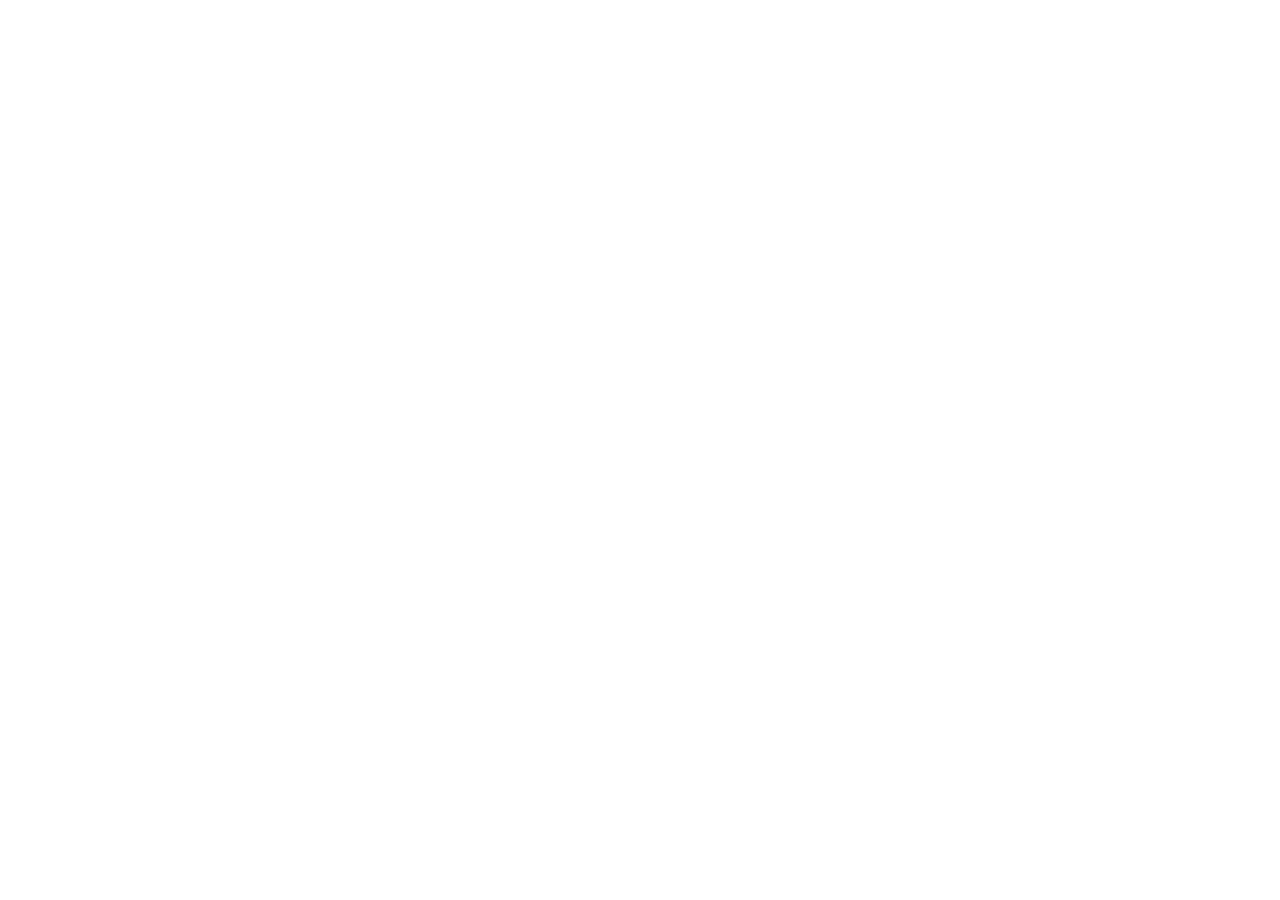
==== frontend-2-practice/index.html @ 3d18a0fd "Initial commit" ====
<!DOCTYPE html>
<html lang="ru">
  <head>
    <meta charset="UTF-8" />
    <meta name="viewport" content="width=device-width, initial-scale=1.0" />
    <title>Выбор даты и времени</title>
    <link rel="stylesheet" href="styles.css" />
  </head>
  <body>
    <div class="page">
      <!-- Перенесите вашу верстку. Удалите статичные данные. Подключите скрипт -->
    </div>
  </body>
</html>
---- frontend-2-practice/styles.css ----
/* Стили страницы.
   Скопируйте с предудущей практики. */

* {
  margin: 0;
  padding: 0;
  box-sizing: border-box;
}

body {
  min-height: 100vh;
  font-family: sans-serif;
}
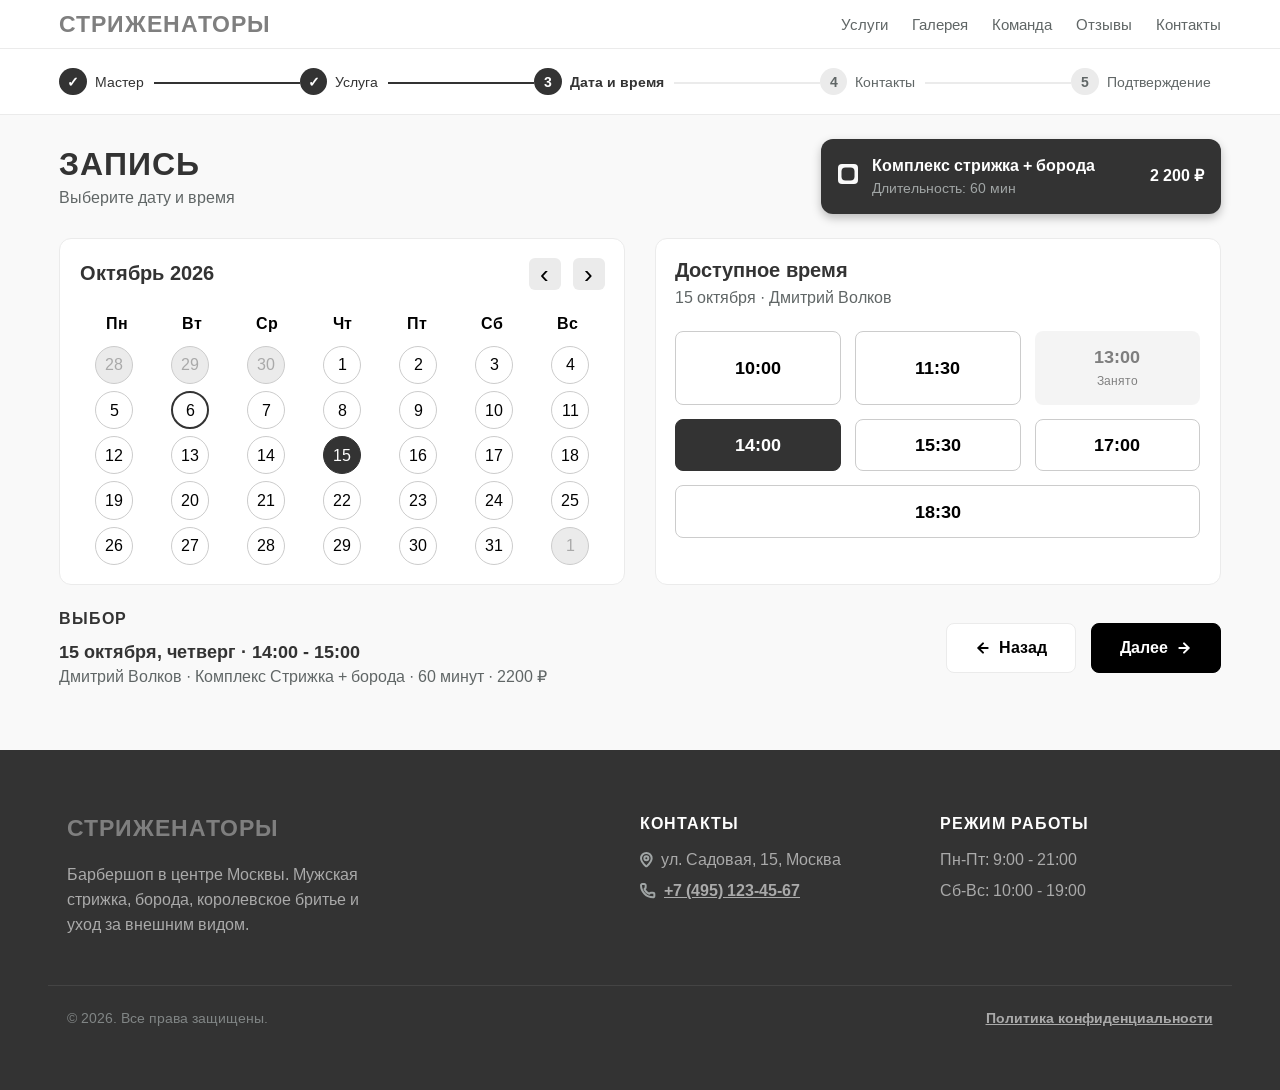
==== commit ab849cf1: "Initial commit 2 practice" ====
--- a/frontend-2-practice/index.html
+++ b/frontend-2-practice/index.html
@@ -5,10 +5,207 @@
     <meta name="viewport" content="width=device-width, initial-scale=1.0" />
     <title>Выбор даты и времени</title>
     <link rel="stylesheet" href="styles.css" />
+    <link rel="preconnect" href="https://fonts.googleapis.com">
+    <link rel="preconnect" href="https://fonts.gstatic.com" crossorigin>
+    <link href="https://fonts.googleapis.com/css2?family=Arimo:ital,wght@0,400..700;1,400..700&display=swap" rel="stylesheet">
+    <script src="./script.js" defer></script>
   </head>
   <body>
     <div class="page">
-      <!-- Перенесите вашу верстку. Удалите статичные данные. Подключите скрипт -->
+        <header class="header">
+            <div class="container header__inner">
+                <div class="logo">СТРИЖЕНАТОРЫ</div>
+                <nav class="nav">
+                    <ul class="nav__list">
+                        <li><a href="#!" class="nav__link">Услуги</a></li>
+                        <li><a href="#!" class="nav__link">Галерея</a></li>
+                        <li><a href="#!" class="nav__link">Команда</a></li>
+                        <li><a href="#!" class="nav__link">Отзывы</a></li>
+                        <li><a href="#!" class="nav__link">Контакты</a></li>
+                    </ul>
+                </nav>
+            </div>
+        </header>
+
+        <div class="progress-section">
+            <div class="container">
+                <div class="progress">
+                    <div class="progress__step completed">
+                        <span class="progress__circle">✓</span>
+                        <span class="progress__text">Мастер</span>
+                    </div>
+                    <div class="progress__step completed">
+                        <span class="progress__circle">✓</span>
+                        <span class="progress__text">Услуга</span>
+                    </div>
+                    <div class="progress__step active">
+                        <span class="progress__circle">3</span>
+                        <span class="progress__text">Дата и время</span>
+                    </div>
+                    <div class="progress__step">
+                        <span class="progress__circle">4</span>
+                        <span class="progress__text">Контакты</span>
+                    </div>
+                    <div class="progress__step">
+                        <span class="progress__circle">5</span>
+                        <span class="progress__text">Подтверждение</span>
+                    </div>
+                </div>
+            </div>
+        </div>
+
+        <main class="main">
+            <div class="container">
+                
+                <div class="main__top">
+                    <div class="page-title">
+                        <h1>ЗАПИСЬ</h1>
+                        <p class="page-subtitle">Выберите дату и время</p>
+                    </div>
+                    
+                    <div class="service-card">
+                        <div class="radio">
+                            <input class="radio-input" type="radio" id="radio1" name="radio" checked>
+                        </div>
+                        <div class="service-card__info">
+                            <h3 class="service-card__title">Комплекс стрижка + борода</h3>
+                            <p class="service-card__duration">Длительность: 60 мин</p>
+                        </div>
+                        <div class="service-card__price">2 200 ₽</div>
+                    </div>
+                </div>
+
+                <div class="booking-grid">
+                    
+                    <section class="calendar">
+                        <div class="calendar__header">
+                            <h2 class="calendar__month">Октябрь 2026</h2>
+                            <div class="calendar__nav">
+                                <button class="calendar__arrow" aria-label="Предыдущий месяц">&#8249;</button>
+                                <button class="calendar__arrow" aria-label="Следующий месяц">&#8250;</button>
+                            </div>
+                        </div>
+                        
+                        <div class="calendar__weekdays">
+                            <div>Пн</div>
+                            <div>Вт</div>
+                            <div>Ср</div>
+                            <div>Чт</div>
+                            <div>Пт</div>
+                            <div>Сб</div>
+                            <div>Вс</div>
+                        </div>
+                        
+                        <div class="calendar__days">
+                            <button class="calendar__day past-day" disabled>28</button>
+                            <button class="calendar__day past-day" disabled>29</button>
+                            <button class="calendar__day past-day" disabled>30</button>
+                            <button class="calendar__day">1</button>
+                            <button class="calendar__day">2</button>
+                            <button class="calendar__day">3</button>
+                            <button class="calendar__day">4</button>
+                            <button class="calendar__day">5</button>
+                            <button class="calendar__day today">6</button>
+                            <button class="calendar__day">7</button>
+                            <button class="calendar__day">8</button>
+                            <button class="calendar__day">9</button>
+                            <button class="calendar__day">10</button>
+                            <button class="calendar__day">11</button>
+                            <button class="calendar__day">12</button>
+                            <button class="calendar__day">13</button>
+                            <button class="calendar__day">14</button>
+                            <button class="calendar__day selected">15</button>
+                            <button class="calendar__day">16</button>
+                            <button class="calendar__day">17</button>
+                            <button class="calendar__day">18</button>
+                            <button class="calendar__day">19</button>
+                            <button class="calendar__day">20</button>
+                            <button class="calendar__day">21</button>
+                            <button class="calendar__day">22</button>
+                            <button class="calendar__day">23</button>
+                            <button class="calendar__day">24</button>
+                            <button class="calendar__day">25</button>
+                            <button class="calendar__day">26</button>
+                            <button class="calendar__day">27</button>
+                            <button class="calendar__day">28</button>
+                            <button class="calendar__day">29</button>
+                            <button class="calendar__day">30</button>
+                            <button class="calendar__day">31</button>
+                            <button class="calendar__day past-day" disabled>1</button>
+                        </div>
+                    </section>
+
+                    <section class="time-slots">
+                        <div class="time-slots__header">
+                            <h2 class="time-slots__title">Доступное время</h2>
+                            <p class="time-slots__subtitle">15 октября · Дмитрий Волков</p>
+                        </div>
+                        
+                        <div class="time-slots__grid">
+                            <button class="time-btn">10:00</button>
+                            <button class="time-btn">11:30</button>
+                            <button class="time-btn busy" disabled>13:00<br><span class="busy-text">Занято</span></button>
+                            <button class="time-btn selected">14:00</button>
+                            <button class="time-btn">15:30</button>
+                            <button class="time-btn">17:00</button>
+                            <button class="time-btn full-width">18:30</button>
+                        </div>
+                    </section>
+
+                </div>
+
+                <!-- ИТОГИ И КНОПКИ -->
+                <div class="summary">
+                    <div class="summary__info">
+                        <h3 class="summary__title">ВЫБОР</h3>
+                        <p class="summary__datetime">15 октября, четверг · 14:00 - 15:00</p>
+                        <p class="summary__details">Дмитрий Волков · Комплекс Стрижка + борода · 60 минут · 2200 ₽</p>
+                    </div>
+                    <div class="summary__actions">
+                        <button class="btn btn-outline">
+                            <img src="./icons/arrow.svg">
+                            Назад
+                        </button>
+                        <button class="btn btn-primary">
+                            Далее
+                            <img src="./icons/arrow.svg">
+                        </button>
+                    </div>
+                </div>
+
+            </div>
+        </main>
+
+        <footer class="footer">
+            <div class="container footer__inner">
+                <div class="footer__col">
+                    <div class="footer__logo">СТРИЖЕНАТОРЫ</div>
+                    <p class="footer__desc">Барбершоп в центре Москвы. Мужская стрижка, борода, королевское бритье и уход за внешним видом.</p>
+                </div>
+                
+                <div class="footer__col">
+                    <h4 class="footer__title">КОНТАКТЫ</h4>
+                    <ul class="footer__list">
+                        <li><img src="./icons/map.svg"> ул. Садовая, 15, Москва</li>
+                        <li><img src="./icons/telephone.svg"> <a href="tel:+74951234567" class="footer__link">+7 (495) 123-45-67</a></li>
+                    </ul>
+                </div>
+                
+                <div class="footer__col">
+                    <h4 class="footer__title">РЕЖИМ РАБОТЫ</h4>
+                    <ul class="footer__list">
+                        <li>Пн-Пт: 9:00 - 21:00</li>
+                        <li>Сб-Вс: 10:00 - 19:00</li>
+                    </ul>
+                </div>
+            </div>
+            
+            <div class="container footer__bottom">
+                <p>&copy; 2026. Все права защищены.</p>
+                <a href="#!" class="footer__link">Политика конфиденциальности</a>
+            </div>
+        </footer>
+
     </div>
   </body>
 </html>
--- a/frontend-2-practice/styles.css
+++ b/frontend-2-practice/styles.css
@@ -1,13 +1,677 @@
-/* Стили страницы.
-   Скопируйте с предудущей практики. */
+:root {
+    --bg-color: #f9f9f9;
+    --text-muted: #606666;
+    --border-color: #EBEBEB;
+    --border-color-darker: #CCCCCC;
+    --primary-color: #333333;
+    --white: #fff;
+    --black: #000
+}
 
 * {
-  margin: 0;
-  padding: 0;
-  box-sizing: border-box;
+    box-sizing: border-box;
+    margin: 0;
+    padding: 0;
 }
 
 body {
-  min-height: 100vh;
-  font-family: sans-serif;
-}
+    font-family: 'Arimo', sans-serif;
+    background-color: var(--bg-color);
+    color: var(--primary-color);
+    /* line-height: 1.5; */
+    min-height: 100vh;
+}
+
+.container {
+    max-width: 1200px;
+    margin: 0 auto;
+    /* 15-26 \ 400-2560 */
+    padding: 0 clamp(0.9375rem, 0.8102rem + 0.5093vw, 1.625rem);
+}
+
+button {
+    font-family: inherit;
+    border: none;
+    background: none;
+    outline: none;
+}
+button:focus-visible, a:focus-visible {
+    outline: 2px dashed var(--primary-color);
+    outline-offset: 2px;
+}
+
+/* --- Шапка --- */
+.header {
+    position: sticky;
+    z-index: 100;
+    top: 0;
+    left: 0;
+    width: 100%;
+    height: auto;
+    background-color: var(--white);
+    border-bottom: 1px solid var(--border-color);
+}
+
+.header__inner {
+    display: flex;
+    justify-content: space-between;
+    align-items: center;
+    padding-top: 10px;
+    padding-bottom: 10px;
+    gap: 20px;
+}
+
+.logo {
+    /* font-size: 24px; */
+    /* 20-28  400-2560 */
+    font-size: clamp(1.25rem, 1.1574rem + 0.3704vw, 1.75rem);
+    font-weight: 700;
+    color: #7F7F7F;
+    letter-spacing: 1px;
+}
+
+.nav__list {
+    display: flex;
+    list-style: none;
+    gap: 8px 24px;
+    flex-wrap: wrap;
+}
+
+.nav__link {
+    text-decoration: none;
+    color: var(--text-muted);
+    /* font-size: 15px; */
+    /* 13-17 \ 400-2560 */
+    font-size: clamp(0.8125rem, 0.7662rem + 0.1852vw, 1.0625rem);
+    transition: color 0.3s;
+}
+
+.nav__link:hover {
+    color: var(--black);
+}
+
+/* --- Прогресс-бар --- */
+.progress-section {
+    background-color: var(--white);
+    border-bottom: 1px solid var(--border-color);
+    /* 15-25 \ 400-2560 */
+    padding: clamp(0.9375rem, 0.8218rem + 0.463vw, 1.5625rem) 0px;
+    /* margin-bottom: 40px; */
+    /* 20-30 \ 400-2560 */
+    margin-bottom: clamp(1.25rem, 1.1343rem + 0.463vw, 1.875rem);
+}
+
+.progress {
+    display: flex;
+    justify-content: space-between;
+    align-items: center;
+    position: relative;
+}
+
+.progress::before {
+    content: '';
+    position: absolute;
+    top: 50%;
+    left: 0;
+    right: 0;
+    height: 2px;
+    background-color: var(--border-color);
+    z-index: 1;
+}
+.progress::after{
+    content: '';
+    position: absolute;
+    top: 50%;
+    left: 0;
+    height: 2px;
+    width: 50%;
+    background-color: var(--primary-color);
+    z-index: 1;
+}
+
+.progress__step {
+    display: flex;
+    align-items: center;
+    /* gap: 10px; */
+    /* 5-12 \ 400-2560 */
+    gap: clamp(0.3125rem, 0.2315rem + 0.3241vw, 0.75rem);
+    position: relative;
+    z-index: 2;
+    background-color: var(--white);
+}
+
+.progress__circle {
+    /* width: 28px; */
+    /* height: 28px; */
+    width: clamp(1.5rem, 1.4074rem + 0.3704vw, 2rem);
+    height: clamp(1.5rem, 1.4074rem + 0.3704vw, 2rem);
+    border-radius: 50%;
+    background-color: var(--border-color);
+    color: var(--text-muted);
+    display: flex;
+    align-items: center;
+    justify-content: center;
+    font-size: 14px;
+    font-weight: 600;
+}
+
+.progress__step.completed .progress__circle,
+.progress__step.active .progress__circle {
+    background-color: var(--primary-color);
+    color: var(--white);
+}
+
+.progress__text {
+    padding-right: 10px;
+    /* font-size: 14px; */
+    /* 12-16 \ 400-2560 */
+    font-size: clamp(0.75rem, 0.7037rem + 0.1852vw, 1rem);
+    color: var(--text-muted);
+    font-weight: 500;
+}
+.progress__step.completed .progress__text, .progress__step.active .progress__text {
+    color: var(--primary-color);
+}
+.progress__step.active .progress__text {
+    font-weight: 600;
+}
+
+/* --- Основной контент --- */
+.main__top {
+    display: flex;
+    justify-content: space-between;
+    align-items: center;
+    /* margin-bottom: 30px; */
+    /* 20-30 \ 400-2560 */
+    margin-bottom: clamp(1.25rem, 1.1343rem + 0.463vw, 1.875rem);
+}
+
+.page-title h1 {
+    /* font-size: 32px; */
+    /* 30-34 \ 400-2560 */
+    font-size: clamp(1.875rem, 1.8287rem + 0.1852vw, 2.125rem);
+    font-weight: 700;
+    margin-bottom: 5px;
+    letter-spacing: 1px;
+}
+
+.page-subtitle {
+    color: var(--text-muted);
+    /* font-size: 16px; */
+    /* 14-18 \ 400-2560 */
+    font-size: clamp(0.875rem, 0.8287rem + 0.1852vw, 1.125rem);
+}
+
+/* Карточка услуги */
+.service-card {
+    /* 14-18 \ 400-2560 */
+    font-size: clamp(0.875rem, 0.8287rem + 0.1852vw, 1.125rem);
+    background-color: var(--primary-color);
+    color: var(--white);
+    display: flex;
+    align-items: center;
+    /* padding: 15px 25px; */
+    /* 15-20 \ 400-2560 */
+    padding: clamp(0.9375rem, 0.8796rem + 0.2315vw, 1.25rem);
+    border-radius: 12px;
+    /* gap: 15px; */
+    /* 10-20 \ 400-2560 */
+    gap: clamp(0.625rem, 0.5093rem + 0.463vw, 1.25rem);
+    box-shadow: 0 4px 10px rgba(0,0,0,0.25);
+    min-width: 400px;
+}
+
+.radio-input {
+    position: relative;
+    width: 20px;
+    height: 20px;
+    appearance: none;
+    background: var(--bg-color);
+    border-radius: 4px;
+    transition: 0.3s;
+}
+.radio-input:checked::after {
+    content: '';
+    position: absolute;
+    top: 50%;
+    left: 50%;
+    transform: translate(-50%, -50%);
+    width: 65%;
+    height: 65%;
+    border-radius: 4px;
+    background: var(--primary-color);
+}
+
+.service-card__info {
+    flex-grow: 1;
+}
+
+.service-card__title {
+    /* font-size: 16px; */
+    font-size: 1em;
+    font-weight: 600;
+    margin-bottom: 4px;
+}
+
+.service-card__duration {
+    /* font-size: 13px; */
+    font-size: 0.88em;
+    color: #A0A5A5;
+}
+
+.service-card__price {
+    /* font-size: 16px; */
+    font-size: 1em;
+    font-weight: 700;
+    white-space: nowrap;
+}
+
+/* Сетка контента */
+.booking-grid {
+    display: grid;
+    grid-template-columns: 1fr 1fr;
+    gap: 30px;
+    /* margin-bottom: 32px; */
+    /* 20-30 \ 400-2560 */
+    margin-bottom: clamp(1.25rem, 1.1343rem + 0.463vw, 1.875rem);
+}
+
+/* Календарь */
+.calendar {
+    background-color: var(--white);
+    /* padding: 24px; */
+    /* 15-26 \ 400-2560 */
+    padding: clamp(0.9375rem, 0.8102rem + 0.5093vw, 1.625rem);
+    border-radius: 12px;
+    border: 1px solid var(--border-color);
+}
+
+.calendar__header {
+    display: flex;
+    justify-content: space-between;
+    align-items: center;
+    /* margin-bottom: 20px; */
+    /* 20-30 \ 400-2560 */
+    margin-bottom: clamp(1.25rem, 1.1343rem + 0.463vw, 1.875rem);
+}
+
+.calendar__month {
+    /* font-size: 20px; */
+    /* 18-22 \ 400-2560 */
+    font-size: clamp(1.125rem, 1.0787rem + 0.1852vw, 1.375rem);
+    font-weight: 700;
+}
+
+.calendar__nav {
+    display: flex;
+    /* gap: 10px; */
+    /* 10-15 \ 400-2560 */
+    gap:clamp(0.625rem, 0.5671rem + 0.2315vw, 0.9375rem);
+}
+
+.calendar__arrow {
+    /* width: 32px; */
+    /* height: 32px; */
+    width: 1.2em;
+    height: 1.2em;
+    border-radius: 6px;
+    background-color: var(--border-color);
+    display: flex;
+    align-items: center;
+    justify-content: center;
+    /* font-size: 24px; */
+    /* 24-30 \ 400-2560 */
+    font-size: clamp(1.5rem, 1.4306rem + 0.2778vw, 1.875rem);
+    cursor: pointer;
+    color: var(--black);
+    transition: filter 0.2s;
+}
+
+.calendar__arrow:hover {
+    filter: contrast(0.9);
+}
+
+.calendar__weekdays {
+    display: grid;
+    grid-template-columns: repeat(7, 1fr);
+    text-align: center;
+    /* font-size: 14px; */
+    /* 14-18 \ 400-2560 */
+    font-size: clamp(0.875rem, 0.8287rem + 0.1852vw, 1.125rem);
+    font-weight: 600;
+    color: var(--black);
+    /* margin-bottom: 15px; */
+    /* 10-15 \ 400-2560 */
+    margin-bottom: clamp(0.625rem, 0.5671rem + 0.2315vw, 0.9375rem);
+}
+
+.calendar__days {
+    display: grid;
+    grid-template-columns: repeat(7, 1fr);
+    /* gap: 10px; */
+    /* 5-10 \ 400-2560 */
+    gap: clamp(0.3125rem, 0.2546rem + 0.2315vw, 0.625rem);
+    justify-items: center;
+}
+
+.calendar__day {
+    /* width: 40px; */
+    /* height: 40px; */
+    /* 30-50 \ 400-2560 */
+    width: clamp(1.875rem, 1.6435rem + 0.9259vw, 3.125rem);
+    height: clamp(1.875rem, 1.6435rem + 0.9259vw, 3.125rem);
+    border-radius: 50%;
+    display: flex;
+    align-items: center;
+    justify-content: center;
+    /* font-size: 13px; */
+    /* 13-20 \ 400-2560 */
+    font-size: clamp(0.8125rem, 0.7315rem + 0.3241vw, 1.25rem);
+    font-weight: 500;
+    cursor: pointer;
+    border: 1px solid var(--border-color-darker);
+    transition: all 0.2s;
+}
+
+.calendar__day:hover:not(.past-day) {
+    border-color: var(--black);
+}
+
+.calendar__day.past-day {
+    background-color: var(--border-color);
+    cursor: default;
+}
+
+.calendar__day.today {
+    border-color: var(--primary-color);
+    border-width: 2px;
+}
+
+.calendar__day.selected {
+    background-color: var(--primary-color);
+    color: var(--white);
+    border-color: var(--primary-color);
+}
+
+/* Время */
+.time-slots {
+    background-color: var(--white);
+    /* padding: 24px; */
+    /* 15-26 \ 400-2560 */
+    padding: clamp(0.9375rem, 0.8102rem + 0.5093vw, 1.625rem);
+    border-radius: 12px;
+    border: 1px solid var(--border-color);
+}
+
+.time-slots__header {
+    /* margin-bottom: 20px; */
+    /* 20-30 \ 400-2560 */
+    margin-bottom: clamp(1.25rem, 1.1343rem + 0.463vw, 1.875rem);
+}
+
+.time-slots__title {
+    /* font-size: 20px; */
+    /* 18-22 \ 400-2560 */
+    font-size: clamp(1.125rem, 1.0787rem + 0.1852vw, 1.375rem);
+    font-weight: 700;
+    margin-bottom: 5px;
+}
+
+.time-slots__subtitle {
+    /* font-size: 14px; */
+    /* 14-18 \ 400-2560 */
+    font-size: clamp(0.875rem, 0.8287rem + 0.1852vw, 1.125rem);
+    color: var(--text-muted);
+}
+
+.time-slots__grid {
+    display: grid;
+    grid-template-columns: auto auto auto;
+    /* gap: 12px; */
+    /* 10-20 \ 400-2560 */
+    gap: clamp(0.625rem, 0.5093rem + 0.463vw, 1.25rem);
+    justify-items: start;
+    align-items: stretch;
+}
+
+.time-btn {
+    /* padding: 12px; */
+    /* 10-20 \ 400-2560 */
+    padding: clamp(0.625rem, 0.5093rem + 0.463vw, 1.25rem);
+    border: 1px solid var(--border-color-darker);
+    border-radius: 8px;
+    /* font-size: 16px; */
+    /* 16-20 \ 400-2560 */
+    font-size: clamp(1rem, 0.9537rem + 0.1852vw, 1.25rem);
+    font-weight: 600;
+    color: var(--black);
+    cursor: pointer;
+    background-color: var(--white);
+    transition: all 0.2s;
+    width: 100%;
+}
+
+.time-btn:hover:not(.busy):not(.selected) {
+    border-color: var(--black);
+}
+
+.time-btn.busy {
+    opacity: 0.5;
+    background-color: var(--border-color);
+    border-color: transparent;
+    cursor: not-allowed;
+}
+
+.busy-text {
+    font-size: 12px;
+    font-weight: 400;
+}
+
+.time-btn.selected {
+    background-color: var(--primary-color);
+    color: var(--white);
+    border-color: var(--primary-color);
+}
+
+.time-slots__grid > *:nth-child(3n-1):nth-last-of-type(1) {
+    grid-column: span 2;
+}
+
+.time-slots__grid > *:nth-child(3n-2):nth-last-of-type(1) {
+    grid-column: span 3;
+}
+
+
+.summary {
+    display: flex;
+    justify-content: space-between;
+    align-items: center;
+    padding: 0;
+    gap: 15px;
+}
+
+.summary__title {
+    /* font-size: 14px; */
+    /* 14-18 \ 400-2560 */
+    font-size: clamp(0.875rem, 0.8287rem + 0.1852vw, 1.125rem);
+    font-weight: 700;
+    /* margin-bottom: 15px; */
+    /* 10-15 \ 400-2560 */
+    margin-bottom: clamp(0.625rem, 0.5671rem + 0.2315vw, 0.9375rem);
+    letter-spacing: 1px;
+}
+
+.summary__datetime {
+    /* font-size: 16px; */
+    /* 16-20 \ 400-2560 */
+    font-size: clamp(1rem, 0.9537rem + 0.1852vw, 1.25rem);
+    font-weight: 600;
+    margin-bottom: 4px;
+}
+
+.summary__details {
+    /* font-size: 14px; */
+    /* 14-18 \ 400-2560 */
+    font-size: clamp(0.875rem, 0.8287rem + 0.1852vw, 1.125rem);
+    color: var(--text-muted);
+}
+
+.summary__actions {
+    display: flex;
+    gap: 15px;
+}
+
+.btn {
+    padding: 14px 28px;
+    border-radius: 8px;
+    font-size: 16px;
+    font-weight: 600;
+    cursor: pointer;
+    display: flex;
+    align-items: center;
+    gap: 8px;
+    transition: all 0.3s;
+}
+
+.btn-outline {
+    border: 1px solid var(--border-color);
+    background-color: var(--white);
+    color: var(--black);
+}
+.btn-outline img {
+    filter: invert(100%);
+    transform: scaleX(-1);
+}
+
+.btn-outline:hover {
+    border-color: var(--primary-color);
+    gap: 16px;
+    padding: 14px 28px 14px 20px;
+}
+
+.btn-primary {
+    background-color: var(--black);
+    color: var(--white);
+    border: 1px solid var(--black);
+}
+
+.btn-primary:hover {
+    background-color: var(--primary-color);
+    gap: 16px;
+    padding: 14px 20px 14px 28px;
+}
+
+
+/* --- Подвал --- */
+.footer {
+    background-color: var(--primary-color);
+    color: var(--white);
+    padding: 64px 48px;
+    margin-top: 64px;
+}
+
+.footer__inner {
+    display: grid;
+    grid-template-columns: 2fr 1fr 1fr;
+    /* gap: 40px; */
+    /* 20-40 \ 400-2560 */
+    gap: clamp(1.25rem, 1.0185rem + 0.9259vw, 2.5rem);
+    margin-bottom: 48px;
+}
+
+.footer__logo {
+    /* font-size: 24px; */
+    /* 20-28  400-2560 */
+    font-size: clamp(1.25rem, 1.1574rem + 0.3704vw, 1.75rem);
+    font-weight: 700;
+    color: #7F7F7F;
+    margin-bottom: 20px;
+    letter-spacing: 1px;
+}
+
+.footer__desc {
+    color: #aaa;
+    /* font-size: 14px; */
+    /* 14-18 \ 400-2560 */
+    font-size: clamp(0.875rem, 0.8287rem + 0.1852vw, 1.125rem);
+    line-height: 1.6;
+    max-width: 300px;
+}
+
+.footer__title {
+    /* font-size: 14px; */
+    /* 14-18 \ 400-2560 */
+    font-size: clamp(0.875rem, 0.8287rem + 0.1852vw, 1.125rem);
+    font-weight: 700;
+    margin-bottom: 16px;
+    letter-spacing: 1px;
+}
+
+.footer__list {
+    list-style: none;
+}
+
+.footer__list li {
+    color: #aaa;
+    /* font-size: 14px; */
+    /* 14-18 \ 400-2560 */
+    font-size: clamp(0.875rem, 0.8287rem + 0.1852vw, 1.125rem);
+    margin-bottom: 12px;
+    display: flex;
+    align-items: center;
+    gap: 8px;
+}
+
+.footer__link {
+    color: #aaa;
+    text-decoration: underline;
+    transition: color 0.3s;
+    font-weight: 700;
+    text-align: end;
+}
+
+.footer__link:hover {
+    color: #fff;
+}
+
+.footer__bottom {
+    display: flex;
+    justify-content: space-between;
+    border-top: 1px solid #444444;
+    padding-top: 24px;
+    color: #808585;
+    /* font-size: 13px; */
+    /* 13-15 \ 400-2560 */
+    font-size: clamp(0.8125rem, 0.7894rem + 0.0926vw, 0.9375rem);
+}
+
+
+
+@media (max-width: 900px) {
+    .booking-grid {
+        grid-template-columns: 1fr;
+    }
+    
+    .main__top {
+        flex-direction: column;
+        gap: 20px;
+    }
+    
+    .service-card {
+        width: 100%;
+        min-width: auto;
+    }
+    
+    .summary {
+        flex-direction: column;
+        align-items: flex-start;
+    }
+    
+    .footer__inner {
+        grid-template-columns: 1fr;
+    }
+    
+    .progress__text {
+        display: none;
+    }
+}
